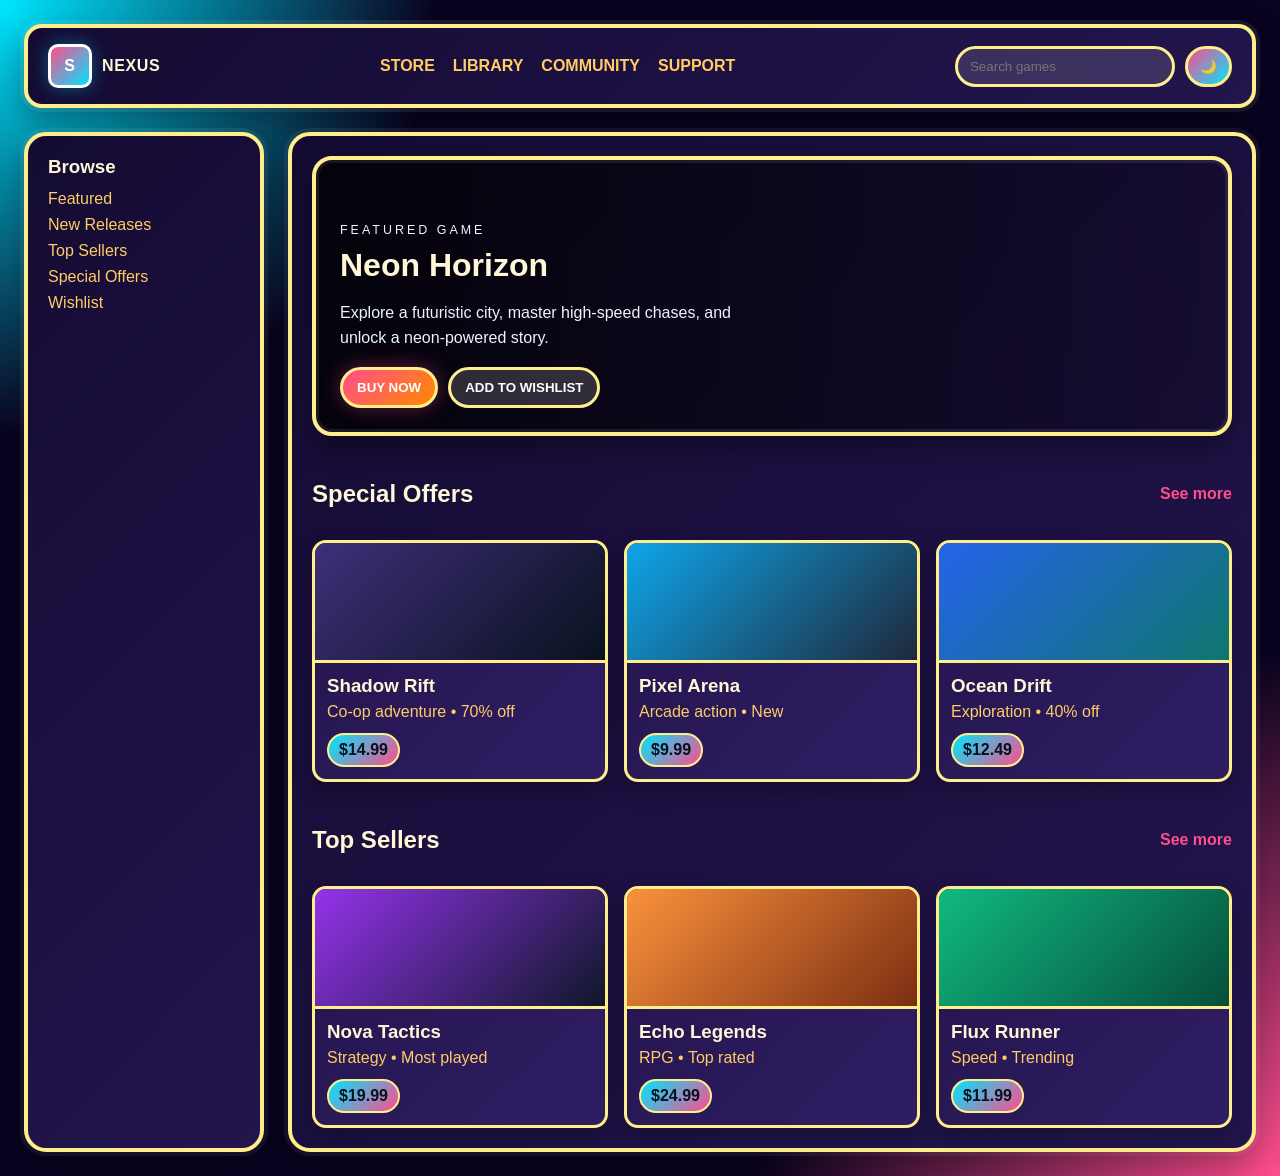
==== sasson/homepage.html @ 6419acd6 "Homepage commit" ====
<!DOCTYPE html>
<html lang="en">
  <head>
    <meta charset="UTF-8" />
    <meta name="viewport" content="width=device-width, initial-scale=1.0" />
    <title>Steam Style Store</title>
    <link rel="preconnect" href="https://fonts.googleapis.com" />
    <link rel="preconnect" href="https://fonts.gstatic.com" crossorigin />
    <link
      href="https://fonts.googleapis.com/css2?family=Inter:wght@400;500;600;700&display=swap"
      rel="stylesheet"
    />
    <link rel="stylesheet" href="styles.css" />
  </head>
  <body>
    <div class="page-shell">
      <header class="topbar">
        <div class="brand">
          <div class="brand-mark">S</div>
          <span>Nexus</span>
        </div>
        <nav class="nav-links">
          <a href="#">Store</a>
          <a href="#">Library</a>
          <a href="#">Community</a>
          <a href="#">Support</a>
        </nav>
        <div class="topbar-actions">
          <input id="searchBox" type="text" placeholder="Search games" />
          <button id="themeToggle">🌙</button>
        </div>
      </header>

      <main class="content">
        <aside class="sidebar">
          <h3>Browse</h3>
          <ul>
            <li>Featured</li>
            <li>New Releases</li>
            <li>Top Sellers</li>
            <li>Special Offers</li>
            <li>Wishlist</li>
          </ul>
        </aside>

        <section class="main-panel">
          <section class="hero-card">
            <div class="hero-copy">
              <p class="eyebrow">Featured Game</p>
              <h1>Neon Horizon</h1>
              <p>
                Explore a futuristic city, master high-speed chases, and unlock a neon-powered story.
              </p>
              <div class="hero-actions">
                <button class="primary">Buy Now</button>
                <button class="secondary">Add to Wishlist</button>
              </div>
            </div>
          </section>

          <section class="section-block">
            <div class="section-header">
              <h2>Special Offers</h2>
              <a href="#">See more</a>
            </div>
            <div class="card-grid">
              <article class="game-card" data-name="Shadow Rift">
                <div class="card-thumb shadow"></div>
                <div class="card-info">
                  <h3>Shadow Rift</h3>
                  <p>Co-op adventure • 70% off</p>
                  <span class="price">$14.99</span>
                </div>
              </article>
              <article class="game-card" data-name="Pixel Arena">
                <div class="card-thumb pixel"></div>
                <div class="card-info">
                  <h3>Pixel Arena</h3>
                  <p>Arcade action • New</p>
                  <span class="price">$9.99</span>
                </div>
              </article>
              <article class="game-card" data-name="Ocean Drift">
                <div class="card-thumb ocean"></div>
                <div class="card-info">
                  <h3>Ocean Drift</h3>
                  <p>Exploration • 40% off</p>
                  <span class="price">$12.49</span>
                </div>
              </article>
            </div>
          </section>

          <section class="section-block">
            <div class="section-header">
              <h2>Top Sellers</h2>
              <a href="#">See more</a>
            </div>
            <div class="card-grid">
              <article class="game-card" data-name="Nova Tactics">
                <div class="card-thumb nova"></div>
                <div class="card-info">
                  <h3>Nova Tactics</h3>
                  <p>Strategy • Most played</p>
                  <span class="price">$19.99</span>
                </div>
              </article>
              <article class="game-card" data-name="Echo Legends">
                <div class="card-thumb echo"></div>
                <div class="card-info">
                  <h3>Echo Legends</h3>
                  <p>RPG • Top rated</p>
                  <span class="price">$24.99</span>
                </div>
              </article>
              <article class="game-card" data-name="Flux Runner">
                <div class="card-thumb flux"></div>
                <div class="card-info">
                  <h3>Flux Runner</h3>
                  <p>Speed • Trending</p>
                  <span class="price">$11.99</span>
                </div>
              </article>
            </div>
          </section>
        </section>
      </main>
    </div>

    <script src="script.js"></script>
  </body>
</html>
---- sasson/styles.css ----
:root {
  color-scheme: dark;
  --bg: #0a0320;
  --panel: #140b33;
  --panel-2: #23154d;
  --text: #fff7d6;
  --muted: #ffcc66;
  --accent: #ff4d8d;
  --accent-2: #00e5ff;
  --border: #ffef8c;
}

body.light {
  color-scheme: light;
  --bg: #fff7d6;
  --panel: #ffe082;
  --panel-2: #ffd54f;
  --text: #2b1448;
  --muted: #7e3f00;
  --accent: #ff4d8d;
  --accent-2: #00a7c2;
  --border: #2b1448;
}

* {
  box-sizing: border-box;
}

body {
  margin: 0;
  font-family: "Trebuchet MS", "Segoe UI", sans-serif;
  background:
    radial-gradient(circle at top left, var(--accent-2), transparent 25%),
    radial-gradient(circle at bottom right, var(--accent), transparent 30%),
    var(--bg);
  color: var(--text);
  min-height: 100vh;
}

.page-shell {
  max-width: 1400px;
  margin: 0 auto;
  padding: 24px;
}

.topbar {
  display: flex;
  align-items: center;
  justify-content: space-between;
  background: linear-gradient(135deg, var(--panel), var(--panel-2));
  border: 4px solid var(--border);
  border-radius: 18px;
  padding: 16px 20px;
  box-shadow: 0 0 0 4px rgba(255,255,255,0.08), 0 12px 30px rgba(0, 0, 0, 0.35);
  text-transform: uppercase;
}

.brand {
  display: flex;
  align-items: center;
  gap: 10px;
  font-weight: 700;
  letter-spacing: 0.04em;
}

.brand-mark {
  width: 44px;
  height: 44px;
  display: grid;
  place-items: center;
  border: 3px solid white;
  border-radius: 10px;
  background: linear-gradient(135deg, var(--accent), var(--accent-2));
  color: white;
  box-shadow: 0 0 18px rgba(0, 229, 255, 0.35);
}

.nav-links {
  display: flex;
  gap: 18px;
}

.nav-links a {
  color: var(--muted);
  text-decoration: none;
  font-weight: 600;
}

.nav-links a:hover {
  color: var(--text);
}

.topbar-actions {
  display: flex;
  align-items: center;
  gap: 10px;
}

.topbar-actions input {
  padding: 10px 12px;
  border: 3px solid var(--border);
  border-radius: 999px;
  background: rgba(255,255,255,0.12);
  color: var(--text);
  outline: none;
  min-width: 220px;
}

.topbar-actions button {
  border: 3px solid var(--border);
  border-radius: 999px;
  padding: 10px 12px;
  cursor: pointer;
  background: linear-gradient(135deg, var(--accent), var(--accent-2));
  color: white;
}

.content {
  display: grid;
  grid-template-columns: 240px 1fr;
  gap: 24px;
  margin-top: 24px;
}

.sidebar,
.main-panel {
  background: linear-gradient(135deg, var(--panel), var(--panel-2));
  border: 4px solid var(--border);
  border-radius: 22px;
  padding: 20px;
  box-shadow: 0 0 0 4px rgba(255,255,255,0.06), 0 12px 30px rgba(0, 0, 0, 0.3);
}

.sidebar h3 {
  margin-top: 0;
  margin-bottom: 12px;
}

.sidebar ul {
  list-style: none;
  padding: 0;
  margin: 0;
  display: grid;
  gap: 8px;
  color: var(--muted);
}

.hero-card {
  min-height: 280px;
  border: 4px solid var(--border);
  border-radius: 20px;
  padding: 24px;
  display: flex;
  align-items: end;
  background:
    linear-gradient(90deg, rgba(0, 0, 0, 0.8), rgba(0, 0, 0, 0.25)),
    url("https://images.unsplash.com/photo-1511512578047-dfb367046420?auto=format&fit=crop&w=1200&q=80") center/cover;
  box-shadow: inset 0 0 0 3px rgba(255,255,255,0.08), 0 12px 24px rgba(0, 0, 0, 0.35);
}

.hero-copy {
  max-width: 420px;
}

.eyebrow {
  text-transform: uppercase;
  letter-spacing: 0.24em;
  font-size: 0.78rem;
  color: var(--accent);
  margin: 0 0 6px;
}

.hero-copy h1 {
  font-size: 2rem;
  margin: 0 0 8px;
}

.hero-copy p {
  color: #ebf4ff;
  line-height: 1.6;
}

.hero-actions {
  display: flex;
  gap: 10px;
  margin-top: 16px;
}

button.primary,
button.secondary {
  border: 3px solid var(--border);
  border-radius: 999px;
  padding: 10px 14px;
  font-weight: 700;
  cursor: pointer;
  text-transform: uppercase;
}

button.primary {
  background: linear-gradient(135deg, var(--accent), #ff8a00);
  color: white;
  box-shadow: 0 0 20px rgba(255, 77, 141, 0.35);
}

button.secondary {
  background: rgba(255, 255, 255, 0.16);
  color: white;
}

.section-block {
  margin-top: 24px;
}

.section-header {
  display: flex;
  justify-content: space-between;
  align-items: center;
  margin-bottom: 12px;
}

.section-header a {
  color: var(--accent);
  text-decoration: none;
  font-weight: 600;
}

.card-grid {
  display: grid;
  grid-template-columns: repeat(3, minmax(0, 1fr));
  gap: 16px;
}

.game-card {
  background: linear-gradient(135deg, var(--panel-2), #2f1d63);
  border: 3px solid var(--border);
  border-radius: 14px;
  overflow: hidden;
  transition: transform 0.2s ease, box-shadow 0.2s ease;
  box-shadow: 0 8px 20px rgba(0, 0, 0, 0.25);
}

.game-card:hover {
  transform: translateY(-4px) scale(1.01);
  box-shadow: 0 12px 24px rgba(0, 229, 255, 0.2);
}

.card-thumb {
  height: 120px;
  background-size: cover;
  background-position: center;
  border-bottom: 3px solid var(--border);
}

.shadow { background-image: linear-gradient(135deg, #3e2f79, #09121f); }
.pixel { background-image: linear-gradient(135deg, #0ea5e9, #1e293b); }
.ocean { background-image: linear-gradient(135deg, #2563eb, #0f766e); }
.nova { background-image: linear-gradient(135deg, #9333ea, #0f172a); }
.echo { background-image: linear-gradient(135deg, #fb923c, #7c2d12); }
.flux { background-image: linear-gradient(135deg, #10b981, #064e3b); }

.card-info {
  padding: 12px;
}

.game-card h3,
.game-card p {
  margin: 0;
}

.game-card p {
  color: var(--muted);
  padding-top: 6px;
  padding-bottom: 8px;
}

.price {
  display: inline-block;
  margin-top: 4px;
  padding: 6px 10px;
  background: linear-gradient(135deg, var(--accent-2), var(--accent));
  color: #04131f;
  font-weight: 800;
  border: 2px solid var(--border);
  border-radius: 999px;
}

@media (max-width: 1000px) {
  .content {
    grid-template-columns: 1fr;
  }

  .sidebar {
    display: none;
  }
}

@media (max-width: 700px) {
  .topbar {
    flex-wrap: wrap;
    gap: 12px;
  }

  .nav-links {
    order: 3;
    width: 100%;
    justify-content: space-between;
  }

  .topbar-actions input {
    min-width: 0;
    width: 100%;
  }

  .card-grid {
    grid-template-columns: 1fr;
  }
}
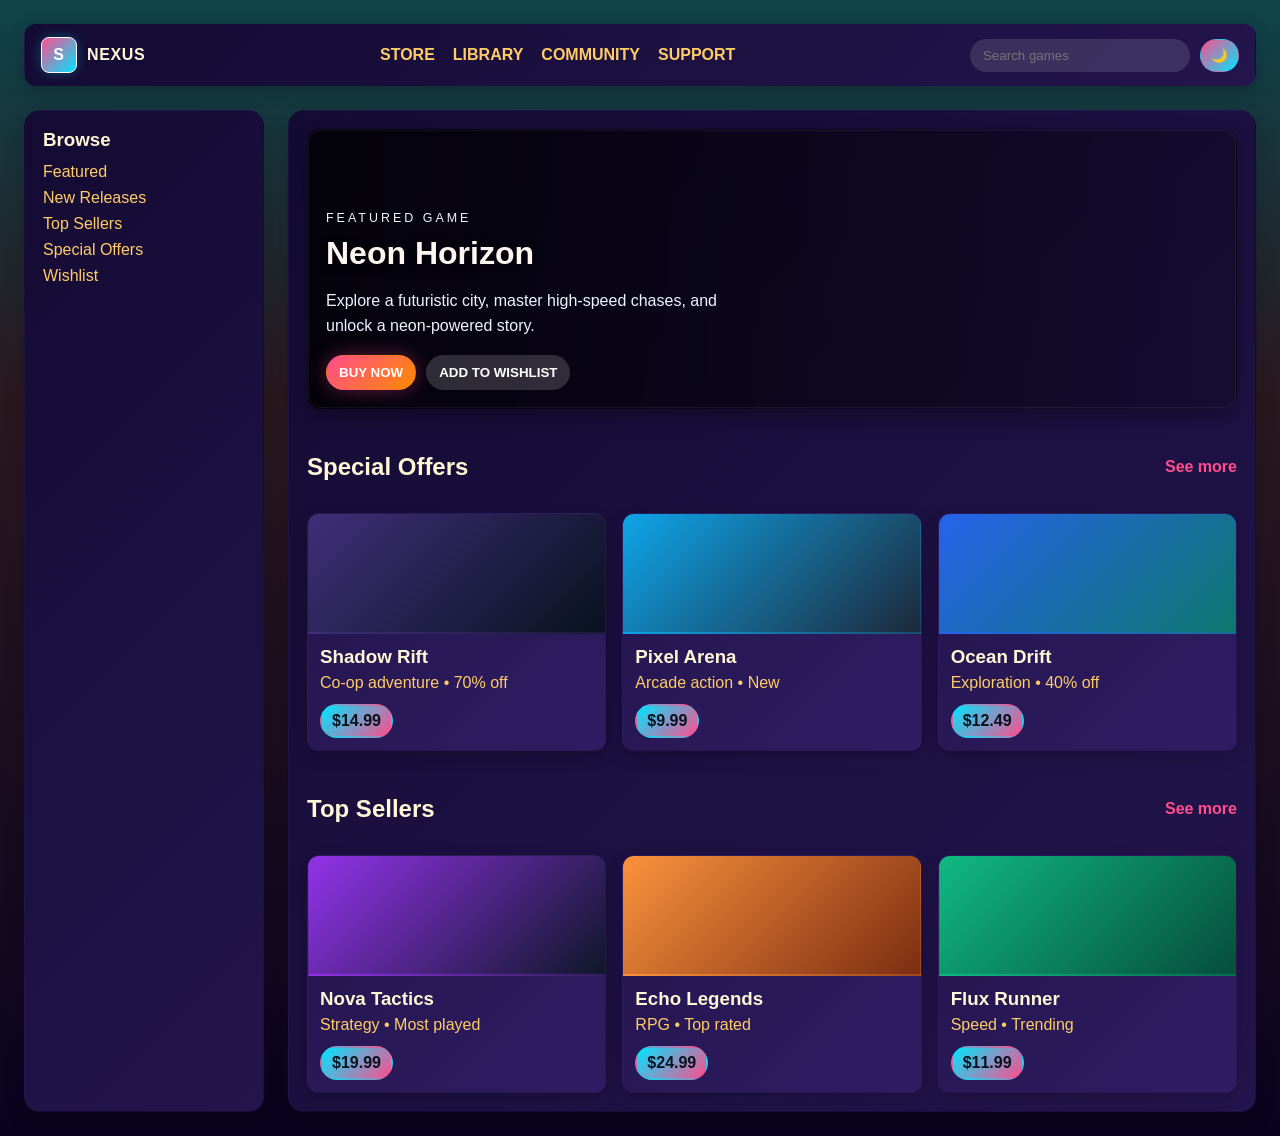
==== commit 39fca8f2: "homepage changes" ====
--- a/sasson/homepage.html
+++ b/sasson/homepage.html
@@ -64,7 +64,14 @@
               <a href="#">See more</a>
             </div>
             <div class="card-grid">
-              <article class="game-card" data-name="Shadow Rift">
+              <article
+                class="game-card"
+                data-name="Shadow Rift"
+                data-image="https://images.unsplash.com/photo-1511512578047-dfb367046420?auto=format&fit=crop&w=1200&q=80"
+                data-description="Dark portals, lost allies, and a shifting city await in this co-op adventure built for late-night exploration and tense team play."
+                data-tags="Co-op, Adventure, Story, Multiplayer"
+                data-price="$14.99"
+              >
                 <div class="card-thumb shadow"></div>
                 <div class="card-info">
                   <h3>Shadow Rift</h3>
@@ -72,7 +79,14 @@
                   <span class="price">$14.99</span>
                 </div>
               </article>
-              <article class="game-card" data-name="Pixel Arena">
+              <article
+                class="game-card"
+                data-name="Pixel Arena"
+                data-image="https://images.unsplash.com/photo-1542751371-adc38448a05e?auto=format&fit=crop&w=1200&q=80"
+                data-description="A fast-paced arena fighter where every round is a neon-soaked sprint through chaotic enemy waves and perfect dodges."
+                data-tags="Arcade, Action, Competitive, Skill"
+                data-price="$9.99"
+              >
                 <div class="card-thumb pixel"></div>
                 <div class="card-info">
                   <h3>Pixel Arena</h3>
@@ -80,7 +94,14 @@
                   <span class="price">$9.99</span>
                 </div>
               </article>
-              <article class="game-card" data-name="Ocean Drift">
+              <article
+                class="game-card"
+                data-name="Ocean Drift"
+                data-image="https://images.unsplash.com/photo-1500375592092-40eb2168fd21?auto=format&fit=crop&w=1200&q=80"
+                data-description="Sail through glowing reefs and secret ruins in a calm, story-rich exploration adventure built around discovery and wonder."
+                data-tags="Exploration, Relaxing, Coastal, Story"
+                data-price="$12.49"
+              >
                 <div class="card-thumb ocean"></div>
                 <div class="card-info">
                   <h3>Ocean Drift</h3>
@@ -97,7 +118,14 @@
               <a href="#">See more</a>
             </div>
             <div class="card-grid">
-              <article class="game-card" data-name="Nova Tactics">
+              <article
+                class="game-card"
+                data-name="Nova Tactics"
+                data-image="https://images.unsplash.com/photo-1518770660439-4636190af475?auto=format&fit=crop&w=1200&q=80"
+                data-description="Plan daring moves across a tactical frontier where every decision changes the outcome of the war for the stars."
+                data-tags="Strategy, Tactical, Sci-Fi, Command"
+                data-price="$19.99"
+              >
                 <div class="card-thumb nova"></div>
                 <div class="card-info">
                   <h3>Nova Tactics</h3>
@@ -105,7 +133,14 @@
                   <span class="price">$19.99</span>
                 </div>
               </article>
-              <article class="game-card" data-name="Echo Legends">
+              <article
+                class="game-card"
+                data-name="Echo Legends"
+                data-image="https://images.unsplash.com/photo-1517836357463-d25dfeac3438?auto=format&fit=crop&w=1200&q=80"
+                data-description="Forge a legendary hero and travel through ancient ruins, quests, and faction wars in a vivid fantasy world."
+                data-tags="RPG, Fantasy, Story, Adventure"
+                data-price="$24.99"
+              >
                 <div class="card-thumb echo"></div>
                 <div class="card-info">
                   <h3>Echo Legends</h3>
@@ -113,7 +148,14 @@
                   <span class="price">$24.99</span>
                 </div>
               </article>
-              <article class="game-card" data-name="Flux Runner">
+              <article
+                class="game-card"
+                data-name="Flux Runner"
+                data-image="https://images.unsplash.com/photo-1504384308090-c894fdcc538d?auto=format&fit=crop&w=1200&q=80"
+                data-description="Sprint through futuristic lanes, dodge shifting hazards, and outrun rival crews in a high-speed neon chase."
+                data-tags="Racing, Speed, Action, Competitive"
+                data-price="$11.99"
+              >
                 <div class="card-thumb flux"></div>
                 <div class="card-info">
                   <h3>Flux Runner</h3>
@@ -127,6 +169,28 @@
       </main>
     </div>
 
+    <div id="gameDetailModal" class="detail-modal hidden" aria-hidden="true">
+      <div class="detail-panel">
+        <button class="detail-close" type="button" aria-label="Close details">×</button>
+        <div class="detail-content">
+          <div class="detail-visual">
+            <img id="detailImage" src="" alt="Game cover" />
+          </div>
+          <div class="detail-copy">
+            <p id="detailGenre" class="detail-genre">Featured</p>
+            <h2 id="detailTitle">Game Title</h2>
+            <p id="detailDescription" class="detail-text"></p>
+            <div id="detailTags" class="detail-tags"></div>
+            <div class="detail-footer">
+              <span id="detailPrice" class="price">$0.00</span>
+              <button class="primary" type="button">Add to Wishlist</button>
+            </div>
+          </div>
+        </div>
+      </div>
+    </div>
+
     <script src="script.js"></script>
+    <script src="actions.js" defer></script>
   </body>
 </html>
--- a/sasson/styles.css
+++ b/sasson/styles.css
@@ -7,19 +7,19 @@
   --muted: #ffcc66;
   --accent: #ff4d8d;
   --accent-2: #00e5ff;
-  --border: #ffef8c;
+  --border: transparent;
 }
 
 body.light {
   color-scheme: light;
-  --bg: #fff7d6;
-  --panel: #ffe082;
-  --panel-2: #ffd54f;
-  --text: #2b1448;
-  --muted: #7e3f00;
-  --accent: #ff4d8d;
-  --accent-2: #00a7c2;
-  --border: #2b1448;
+  --bg: #f5ebdc;
+  --panel: #f7e5cc;
+  --panel-2: #f9e7c7;
+  --text: #3f2b1d;
+  --muted: #7a5737;
+  --accent: #c96b4f;
+  --accent-2: #5f7f6b;
+  --border: #a57c4f;
 }
 
 * {
@@ -30,9 +30,7 @@
   margin: 0;
   font-family: "Trebuchet MS", "Segoe UI", sans-serif;
   background:
-    radial-gradient(circle at top left, var(--accent-2), transparent 25%),
-    radial-gradient(circle at bottom right, var(--accent), transparent 30%),
-    var(--bg);
+    linear-gradient(180deg, rgba(0, 229, 255, 0.24) 0%, rgba(255, 77, 141, 0.10) 35%, var(--bg) 100%);
   color: var(--text);
   min-height: 100vh;
 }
@@ -48,10 +46,10 @@
   align-items: center;
   justify-content: space-between;
   background: linear-gradient(135deg, var(--panel), var(--panel-2));
-  border: 4px solid var(--border);
-  border-radius: 18px;
-  padding: 16px 20px;
-  box-shadow: 0 0 0 4px rgba(255,255,255,0.08), 0 12px 30px rgba(0, 0, 0, 0.35);
+  border: 1px solid var(--border);
+  border-radius: 12px;
+  padding: 12px 16px;
+  box-shadow: 0 6px 18px rgba(0, 0, 0, 0.2);
   text-transform: uppercase;
 }
 
@@ -64,15 +62,15 @@
 }
 
 .brand-mark {
-  width: 44px;
-  height: 44px;
+  width: 36px;
+  height: 36px;
   display: grid;
   place-items: center;
-  border: 3px solid white;
-  border-radius: 10px;
+  border: 1px solid white;
+  border-radius: 8px;
   background: linear-gradient(135deg, var(--accent), var(--accent-2));
   color: white;
-  box-shadow: 0 0 18px rgba(0, 229, 255, 0.35);
+  box-shadow: 0 0 12px rgba(0, 229, 255, 0.28);
 }
 
 .nav-links {
@@ -97,8 +95,8 @@
 }
 
 .topbar-actions input {
-  padding: 10px 12px;
-  border: 3px solid var(--border);
+  padding: 8px 12px;
+  border: 1px solid var(--border);
   border-radius: 999px;
   background: rgba(255,255,255,0.12);
   color: var(--text);
@@ -107,9 +105,9 @@
 }
 
 .topbar-actions button {
-  border: 3px solid var(--border);
+  border: 1px solid var(--border);
   border-radius: 999px;
-  padding: 10px 12px;
+  padding: 8px 10px;
   cursor: pointer;
   background: linear-gradient(135deg, var(--accent), var(--accent-2));
   color: white;
@@ -125,10 +123,10 @@
 .sidebar,
 .main-panel {
   background: linear-gradient(135deg, var(--panel), var(--panel-2));
-  border: 4px solid var(--border);
-  border-radius: 22px;
-  padding: 20px;
-  box-shadow: 0 0 0 4px rgba(255,255,255,0.06), 0 12px 30px rgba(0, 0, 0, 0.3);
+  border: 1px solid var(--border);
+  border-radius: 16px;
+  padding: 18px;
+  box-shadow: 0 8px 20px rgba(0, 0, 0, 0.18);
 }
 
 .sidebar h3 {
@@ -147,15 +145,15 @@
 
 .hero-card {
   min-height: 280px;
-  border: 4px solid var(--border);
-  border-radius: 20px;
-  padding: 24px;
+  border: 1px solid var(--border);
+  border-radius: 14px;
+  padding: 18px;
   display: flex;
   align-items: end;
   background:
     linear-gradient(90deg, rgba(0, 0, 0, 0.8), rgba(0, 0, 0, 0.25)),
     url("https://images.unsplash.com/photo-1511512578047-dfb367046420?auto=format&fit=crop&w=1200&q=80") center/cover;
-  box-shadow: inset 0 0 0 3px rgba(255,255,255,0.08), 0 12px 24px rgba(0, 0, 0, 0.35);
+  box-shadow: inset 0 0 0 1px rgba(255,255,255,0.06), 0 10px 20px rgba(0, 0, 0, 0.28);
 }
 
 .hero-copy {
@@ -173,6 +171,8 @@
 .hero-copy h1 {
   font-size: 2rem;
   margin: 0 0 8px;
+  color: #fff7ef;
+  text-shadow: 0 2px 8px rgba(0, 0, 0, 0.65);
 }
 
 .hero-copy p {
@@ -188,9 +188,9 @@
 
 button.primary,
 button.secondary {
-  border: 3px solid var(--border);
+  border: 1px solid var(--border);
   border-radius: 999px;
-  padding: 10px 14px;
+  padding: 9px 12px;
   font-weight: 700;
   cursor: pointer;
   text-transform: uppercase;
@@ -232,23 +232,148 @@
 
 .game-card {
   background: linear-gradient(135deg, var(--panel-2), #2f1d63);
-  border: 3px solid var(--border);
-  border-radius: 14px;
+  border: 1px solid var(--border);
+  border-radius: 12px;
   overflow: hidden;
   transition: transform 0.2s ease, box-shadow 0.2s ease;
-  box-shadow: 0 8px 20px rgba(0, 0, 0, 0.25);
+  box-shadow: 0 6px 16px rgba(0, 0, 0, 0.18);
+  cursor: pointer;
 }
 
 .game-card:hover {
   transform: translateY(-4px) scale(1.01);
   box-shadow: 0 12px 24px rgba(0, 229, 255, 0.2);
+}
+
+.detail-modal {
+  position: fixed;
+  inset: 0;
+  display: flex;
+  align-items: center;
+  justify-content: center;
+  background: rgba(4, 9, 18, 0.72);
+  backdrop-filter: blur(6px);
+  z-index: 20;
+  padding: 24px;
+}
+
+.detail-modal.hidden {
+  display: none;
+}
+
+.detail-panel {
+  position: relative;
+  width: min(900px, 100%);
+  background: linear-gradient(135deg, var(--panel), var(--panel-2));
+  border: 1px solid rgba(255,255,255,0.15);
+  border-radius: 18px;
+  box-shadow: 0 20px 50px rgba(0, 0, 0, 0.45);
+  overflow: hidden;
+}
+
+.detail-content {
+  display: grid;
+  grid-template-columns: 260px 1fr;
+  gap: 0;
+}
+
+.detail-visual {
+  min-height: 100%;
+  background: #0a0d18;
+}
+
+.detail-visual img {
+  display: block;
+  width: 100%;
+  height: 100%;
+  min-height: 360px;
+  object-fit: cover;
+}
+
+.detail-copy {
+  padding: 28px 24px;
+}
+
+.detail-genre {
+  margin: 0 0 8px;
+  text-transform: uppercase;
+  letter-spacing: 0.18em;
+  font-size: 0.72rem;
+  color: var(--accent-2);
+  font-weight: 700;
+}
+
+.detail-copy h2 {
+  margin: 0 0 12px;
+  font-size: clamp(1.8rem, 2vw, 2.5rem);
+}
+
+.detail-text {
+  margin: 0;
+  line-height: 1.7;
+  color: #edf3ff;
+}
+
+.detail-tags {
+  display: flex;
+  flex-wrap: wrap;
+  gap: 8px;
+  margin-top: 16px;
+}
+
+.detail-tag {
+  display: inline-flex;
+  align-items: center;
+  padding: 6px 10px;
+  border-radius: 999px;
+  background: rgba(255,255,255,0.08);
+  border: 1px solid rgba(255,255,255,0.12);
+  color: var(--muted);
+  font-size: 0.8rem;
+}
+
+.detail-footer {
+  display: flex;
+  align-items: center;
+  justify-content: space-between;
+  gap: 12px;
+  margin-top: 20px;
+}
+
+.detail-close {
+  position: absolute;
+  top: 12px;
+  right: 12px;
+  width: 36px;
+  height: 36px;
+  border: 0;
+  border-radius: 50%;
+  background: rgba(255,255,255,0.12);
+  color: white;
+  font-size: 1.5rem;
+  cursor: pointer;
+}
+
+@media (max-width: 700px) {
+  .detail-content {
+    grid-template-columns: 1fr;
+  }
+
+  .detail-visual img {
+    min-height: 220px;
+  }
+
+  .detail-footer {
+    flex-direction: column;
+    align-items: flex-start;
+  }
 }
 
 .card-thumb {
   height: 120px;
   background-size: cover;
   background-position: center;
-  border-bottom: 3px solid var(--border);
+  border-bottom: 2px solid var(--border);
 }
 
 .shadow { background-image: linear-gradient(135deg, #3e2f79, #09121f); }
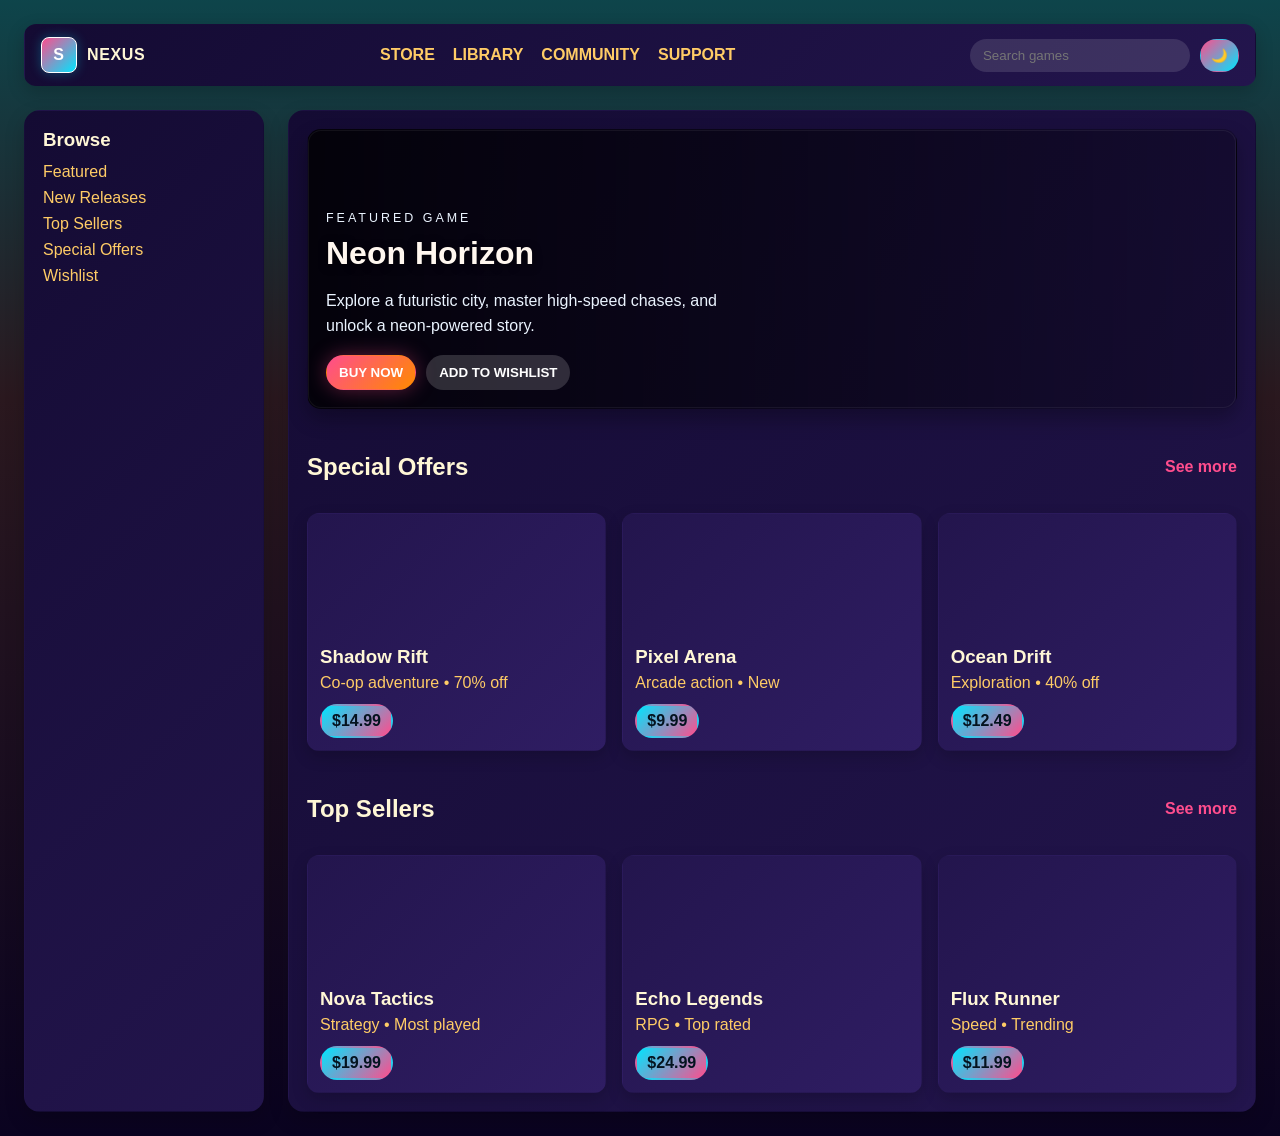
==== commit fffcf70a: "new file changes" ====
--- a/sasson/homepage.html
+++ b/sasson/homepage.html
@@ -72,7 +72,7 @@
                 data-tags="Co-op, Adventure, Story, Multiplayer"
                 data-price="$14.99"
               >
-                <div class="card-thumb shadow"></div>
+                <div class="card-thumb shadow" style="background-image: url('https://images.unsplash.com/photo-1511512578047-dfb367046420?auto=format&fit=crop&w=1200&q=80');"></div>
                 <div class="card-info">
                   <h3>Shadow Rift</h3>
                   <p>Co-op adventure • 70% off</p>
@@ -87,7 +87,7 @@
                 data-tags="Arcade, Action, Competitive, Skill"
                 data-price="$9.99"
               >
-                <div class="card-thumb pixel"></div>
+                <div class="card-thumb pixel" style="background-image: url('https://images.unsplash.com/photo-1542751371-adc38448a05e?auto=format&fit=crop&w=1200&q=80');"></div>
                 <div class="card-info">
                   <h3>Pixel Arena</h3>
                   <p>Arcade action • New</p>
@@ -102,7 +102,7 @@
                 data-tags="Exploration, Relaxing, Coastal, Story"
                 data-price="$12.49"
               >
-                <div class="card-thumb ocean"></div>
+                <div class="card-thumb ocean" style="background-image: url('https://images.unsplash.com/photo-1500375592092-40eb2168fd21?auto=format&fit=crop&w=1200&q=80');"></div>
                 <div class="card-info">
                   <h3>Ocean Drift</h3>
                   <p>Exploration • 40% off</p>
@@ -126,7 +126,7 @@
                 data-tags="Strategy, Tactical, Sci-Fi, Command"
                 data-price="$19.99"
               >
-                <div class="card-thumb nova"></div>
+                <div class="card-thumb nova" style="background-image: url('https://images.unsplash.com/photo-1518770660439-4636190af475?auto=format&fit=crop&w=1200&q=80');"></div>
                 <div class="card-info">
                   <h3>Nova Tactics</h3>
                   <p>Strategy • Most played</p>
@@ -141,7 +141,7 @@
                 data-tags="RPG, Fantasy, Story, Adventure"
                 data-price="$24.99"
               >
-                <div class="card-thumb echo"></div>
+                <div class="card-thumb echo" style="background-image: url('https://images.unsplash.com/photo-1517836357463-d25dfeac3438?auto=format&fit=crop&w=1200&q=80');"></div>
                 <div class="card-info">
                   <h3>Echo Legends</h3>
                   <p>RPG • Top rated</p>
@@ -156,7 +156,7 @@
                 data-tags="Racing, Speed, Action, Competitive"
                 data-price="$11.99"
               >
-                <div class="card-thumb flux"></div>
+                <div class="card-thumb flux" style="background-image: url('https://images.unsplash.com/photo-1504384308090-c894fdcc538d?auto=format&fit=crop&w=1200&q=80');"></div>
                 <div class="card-info">
                   <h3>Flux Runner</h3>
                   <p>Speed • Trending</p>
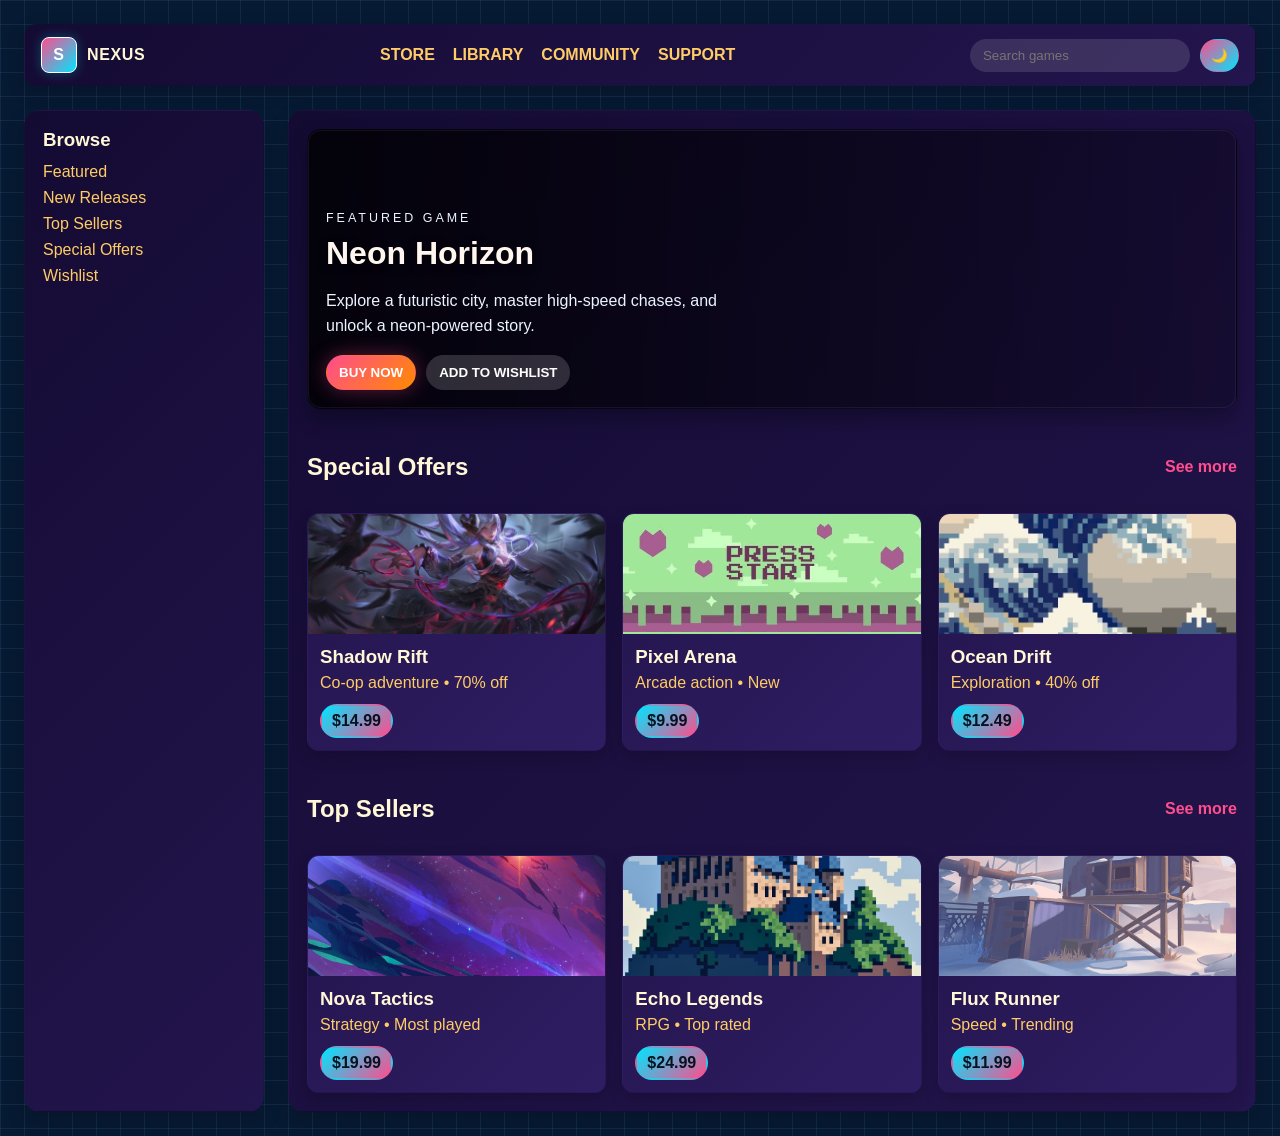
==== commit c088a57e: "bg change" ====
--- a/sasson/homepage.html
+++ b/sasson/homepage.html
@@ -67,12 +67,12 @@
               <article
                 class="game-card"
                 data-name="Shadow Rift"
-                data-image="https://images.unsplash.com/photo-1511512578047-dfb367046420?auto=format&fit=crop&w=1200&q=80"
+                data-image="images/image1.jpg"
                 data-description="Dark portals, lost allies, and a shifting city await in this co-op adventure built for late-night exploration and tense team play."
                 data-tags="Co-op, Adventure, Story, Multiplayer"
                 data-price="$14.99"
               >
-                <div class="card-thumb shadow" style="background-image: url('https://images.unsplash.com/photo-1511512578047-dfb367046420?auto=format&fit=crop&w=1200&q=80');"></div>
+                <div class="card-thumb shadow" style="background-image: url('images/image1.jpg');"></div>
                 <div class="card-info">
                   <h3>Shadow Rift</h3>
                   <p>Co-op adventure • 70% off</p>
@@ -82,12 +82,12 @@
               <article
                 class="game-card"
                 data-name="Pixel Arena"
-                data-image="https://images.unsplash.com/photo-1542751371-adc38448a05e?auto=format&fit=crop&w=1200&q=80"
+                data-image="images/image2.jpg"
                 data-description="A fast-paced arena fighter where every round is a neon-soaked sprint through chaotic enemy waves and perfect dodges."
                 data-tags="Arcade, Action, Competitive, Skill"
                 data-price="$9.99"
               >
-                <div class="card-thumb pixel" style="background-image: url('https://images.unsplash.com/photo-1542751371-adc38448a05e?auto=format&fit=crop&w=1200&q=80');"></div>
+                <div class="card-thumb pixel" style="background-image: url('images/image2.jpg');"></div>
                 <div class="card-info">
                   <h3>Pixel Arena</h3>
                   <p>Arcade action • New</p>
@@ -97,12 +97,12 @@
               <article
                 class="game-card"
                 data-name="Ocean Drift"
-                data-image="https://images.unsplash.com/photo-1500375592092-40eb2168fd21?auto=format&fit=crop&w=1200&q=80"
+                data-image="images/image3.jpg"
                 data-description="Sail through glowing reefs and secret ruins in a calm, story-rich exploration adventure built around discovery and wonder."
                 data-tags="Exploration, Relaxing, Coastal, Story"
                 data-price="$12.49"
               >
-                <div class="card-thumb ocean" style="background-image: url('https://images.unsplash.com/photo-1500375592092-40eb2168fd21?auto=format&fit=crop&w=1200&q=80');"></div>
+                <div class="card-thumb ocean" style="background-image: url('images/image3.jpg');"></div>
                 <div class="card-info">
                   <h3>Ocean Drift</h3>
                   <p>Exploration • 40% off</p>
@@ -121,12 +121,12 @@
               <article
                 class="game-card"
                 data-name="Nova Tactics"
-                data-image="https://images.unsplash.com/photo-1518770660439-4636190af475?auto=format&fit=crop&w=1200&q=80"
+                data-image="images/image4.jpg"
                 data-description="Plan daring moves across a tactical frontier where every decision changes the outcome of the war for the stars."
                 data-tags="Strategy, Tactical, Sci-Fi, Command"
                 data-price="$19.99"
               >
-                <div class="card-thumb nova" style="background-image: url('https://images.unsplash.com/photo-1518770660439-4636190af475?auto=format&fit=crop&w=1200&q=80');"></div>
+                <div class="card-thumb nova" style="background-image: url('images/image4.jpg');"></div>
                 <div class="card-info">
                   <h3>Nova Tactics</h3>
                   <p>Strategy • Most played</p>
@@ -136,12 +136,12 @@
               <article
                 class="game-card"
                 data-name="Echo Legends"
-                data-image="https://images.unsplash.com/photo-1517836357463-d25dfeac3438?auto=format&fit=crop&w=1200&q=80"
+                data-image="images/image5.jpg"
                 data-description="Forge a legendary hero and travel through ancient ruins, quests, and faction wars in a vivid fantasy world."
                 data-tags="RPG, Fantasy, Story, Adventure"
                 data-price="$24.99"
               >
-                <div class="card-thumb echo" style="background-image: url('https://images.unsplash.com/photo-1517836357463-d25dfeac3438?auto=format&fit=crop&w=1200&q=80');"></div>
+                <div class="card-thumb echo" style="background-image: url('images/image5.jpg');"></div>
                 <div class="card-info">
                   <h3>Echo Legends</h3>
                   <p>RPG • Top rated</p>
@@ -151,12 +151,12 @@
               <article
                 class="game-card"
                 data-name="Flux Runner"
-                data-image="https://images.unsplash.com/photo-1504384308090-c894fdcc538d?auto=format&fit=crop&w=1200&q=80"
+                data-image="images/image6.jpg"
                 data-description="Sprint through futuristic lanes, dodge shifting hazards, and outrun rival crews in a high-speed neon chase."
                 data-tags="Racing, Speed, Action, Competitive"
                 data-price="$11.99"
               >
-                <div class="card-thumb flux" style="background-image: url('https://images.unsplash.com/photo-1504384308090-c894fdcc538d?auto=format&fit=crop&w=1200&q=80');"></div>
+                <div class="card-thumb flux" style="background-image: url('images/image6.jpg');"></div>
                 <div class="card-info">
                   <h3>Flux Runner</h3>
                   <p>Speed • Trending</p>
--- a/sasson/styles.css
+++ b/sasson/styles.css
@@ -1,6 +1,7 @@
 :root {
   color-scheme: dark;
-  --bg: #0a0320;
+  --bg: #071a33;
+  --grid-line: rgba(102, 180, 220, 0.1);
   --panel: #140b33;
   --panel-2: #23154d;
   --text: #fff7d6;
@@ -13,6 +14,7 @@
 body.light {
   color-scheme: light;
   --bg: #f5ebdc;
+  --grid-line: rgba(63, 43, 29, 0.08);
   --panel: #f7e5cc;
   --panel-2: #f9e7c7;
   --text: #3f2b1d;
@@ -29,8 +31,11 @@
 body {
   margin: 0;
   font-family: "Trebuchet MS", "Segoe UI", sans-serif;
-  background:
-    linear-gradient(180deg, rgba(0, 229, 255, 0.24) 0%, rgba(255, 77, 141, 0.10) 35%, var(--bg) 100%);
+  background-color: var(--bg);
+  background-image:
+    linear-gradient(var(--grid-line) 1px, transparent 1px),
+    linear-gradient(90deg, var(--grid-line) 1px, transparent 1px);
+  background-size: 24px 24px;
   color: var(--text);
   min-height: 100vh;
 }
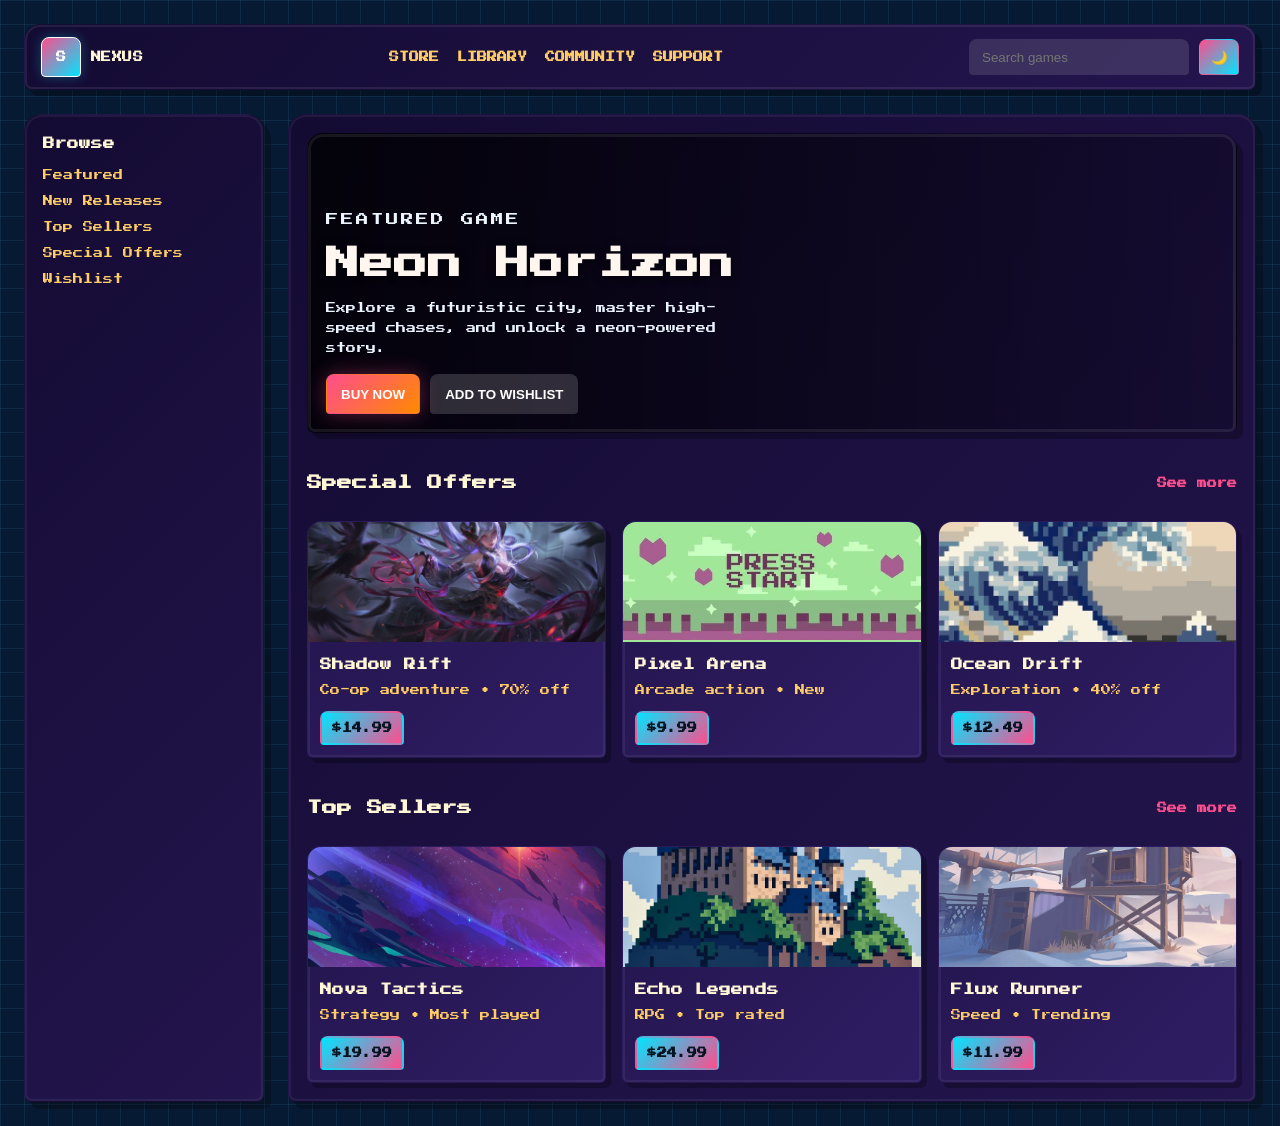
==== commit d9d7622a: "architecture change" ====
--- a/sasson/homepage.html
+++ b/sasson/homepage.html
@@ -7,7 +7,7 @@
     <link rel="preconnect" href="https://fonts.googleapis.com" />
     <link rel="preconnect" href="https://fonts.gstatic.com" crossorigin />
     <link
-      href="https://fonts.googleapis.com/css2?family=Inter:wght@400;500;600;700&display=swap"
+      href="https://fonts.googleapis.com/css2?family=Press+Start+2P&display=swap"
       rel="stylesheet"
     />
     <link rel="stylesheet" href="styles.css" />
--- a/sasson/styles.css
+++ b/sasson/styles.css
@@ -30,7 +30,9 @@
 
 body {
   margin: 0;
-  font-family: "Trebuchet MS", "Segoe UI", sans-serif;
+  font-family: "Press Start 2P", monospace;
+  font-size: 10px;
+  line-height: 1.8;
   background-color: var(--bg);
   background-image:
     linear-gradient(var(--grid-line) 1px, transparent 1px),
@@ -52,9 +54,9 @@
   justify-content: space-between;
   background: linear-gradient(135deg, var(--panel), var(--panel-2));
   border: 1px solid var(--border);
-  border-radius: 12px;
+  border-radius: 16px 16px 8px 8px;
   padding: 12px 16px;
-  box-shadow: 0 6px 18px rgba(0, 0, 0, 0.2);
+  box-shadow: inset 0 0 0 2px rgba(255, 255, 255, 0.08), 6px 6px 0 rgba(0, 0, 0, 0.3);
   text-transform: uppercase;
 }
 
@@ -67,12 +69,12 @@
 }
 
 .brand-mark {
-  width: 36px;
-  height: 36px;
+  width: 40px;
+  height: 40px;
   display: grid;
   place-items: center;
   border: 1px solid white;
-  border-radius: 8px;
+  border-radius: 8px 8px 4px 4px;
   background: linear-gradient(135deg, var(--accent), var(--accent-2));
   color: white;
   box-shadow: 0 0 12px rgba(0, 229, 255, 0.28);
@@ -100,9 +102,10 @@
 }
 
 .topbar-actions input {
+  height: 36px;
   padding: 8px 12px;
   border: 1px solid var(--border);
-  border-radius: 999px;
+  border-radius: 8px 8px 4px 4px;
   background: rgba(255,255,255,0.12);
   color: var(--text);
   outline: none;
@@ -110,9 +113,11 @@
 }
 
 .topbar-actions button {
-  border: 1px solid var(--border);
-  border-radius: 999px;
-  padding: 8px 10px;
+  width: 40px;
+  height: 36px;
+  border: 1px solid var(--border);
+  border-radius: 8px 8px 4px 4px;
+  padding: 0;
   cursor: pointer;
   background: linear-gradient(135deg, var(--accent), var(--accent-2));
   color: white;
@@ -129,9 +134,9 @@
 .main-panel {
   background: linear-gradient(135deg, var(--panel), var(--panel-2));
   border: 1px solid var(--border);
-  border-radius: 16px;
+  border-radius: 18px 18px 8px 8px;
   padding: 18px;
-  box-shadow: 0 8px 20px rgba(0, 0, 0, 0.18);
+  box-shadow: inset 0 0 0 2px rgba(255, 255, 255, 0.06), 7px 7px 0 rgba(0, 0, 0, 0.28);
 }
 
 .sidebar h3 {
@@ -149,16 +154,16 @@
 }
 
 .hero-card {
-  min-height: 280px;
-  border: 1px solid var(--border);
-  border-radius: 14px;
+  min-height: 300px;
+  border: 1px solid var(--border);
+  border-radius: 16px 16px 8px 8px;
   padding: 18px;
   display: flex;
   align-items: end;
   background:
     linear-gradient(90deg, rgba(0, 0, 0, 0.8), rgba(0, 0, 0, 0.25)),
     url("https://images.unsplash.com/photo-1511512578047-dfb367046420?auto=format&fit=crop&w=1200&q=80") center/cover;
-  box-shadow: inset 0 0 0 1px rgba(255,255,255,0.06), 0 10px 20px rgba(0, 0, 0, 0.28);
+  box-shadow: inset 0 0 0 3px rgba(255,255,255,0.08), 6px 6px 0 rgba(0, 0, 0, 0.28);
 }
 
 .hero-copy {
@@ -174,7 +179,8 @@
 }
 
 .hero-copy h1 {
-  font-size: 2rem;
+  font-size: 2.1rem;
+  line-height: 1.45;
   margin: 0 0 8px;
   color: #fff7ef;
   text-shadow: 0 2px 8px rgba(0, 0, 0, 0.65);
@@ -182,7 +188,7 @@
 
 .hero-copy p {
   color: #ebf4ff;
-  line-height: 1.6;
+  line-height: 2;
 }
 
 .hero-actions {
@@ -193,9 +199,10 @@
 
 button.primary,
 button.secondary {
-  border: 1px solid var(--border);
-  border-radius: 999px;
-  padding: 9px 12px;
+  min-height: 40px;
+  border: 1px solid var(--border);
+  border-radius: 8px 8px 4px 4px;
+  padding: 9px 14px;
   font-weight: 700;
   cursor: pointer;
   text-transform: uppercase;
@@ -238,10 +245,10 @@
 .game-card {
   background: linear-gradient(135deg, var(--panel-2), #2f1d63);
   border: 1px solid var(--border);
-  border-radius: 12px;
+  border-radius: 14px 14px 6px 6px;
   overflow: hidden;
   transition: transform 0.2s ease, box-shadow 0.2s ease;
-  box-shadow: 0 6px 16px rgba(0, 0, 0, 0.18);
+  box-shadow: inset 0 0 0 2px rgba(255, 255, 255, 0.06), 5px 5px 0 rgba(0, 0, 0, 0.28);
   cursor: pointer;
 }
 
@@ -271,8 +278,8 @@
   width: min(900px, 100%);
   background: linear-gradient(135deg, var(--panel), var(--panel-2));
   border: 1px solid rgba(255,255,255,0.15);
-  border-radius: 18px;
-  box-shadow: 0 20px 50px rgba(0, 0, 0, 0.45);
+  border-radius: 18px 18px 8px 8px;
+  box-shadow: inset 0 0 0 3px rgba(255, 255, 255, 0.08), 8px 8px 0 rgba(0, 0, 0, 0.45);
   overflow: hidden;
 }
 
@@ -310,12 +317,13 @@
 
 .detail-copy h2 {
   margin: 0 0 12px;
-  font-size: clamp(1.8rem, 2vw, 2.5rem);
+  font-size: clamp(1.4rem, 2vw, 2rem);
+  line-height: 1.6;
 }
 
 .detail-text {
   margin: 0;
-  line-height: 1.7;
+  line-height: 2;
   color: #edf3ff;
 }
 
@@ -330,7 +338,7 @@
   display: inline-flex;
   align-items: center;
   padding: 6px 10px;
-  border-radius: 999px;
+  border-radius: 7px 7px 3px 3px;
   background: rgba(255,255,255,0.08);
   border: 1px solid rgba(255,255,255,0.12);
   color: var(--muted);
@@ -352,7 +360,7 @@
   width: 36px;
   height: 36px;
   border: 0;
-  border-radius: 50%;
+  border-radius: 8px 8px 4px 4px;
   background: rgba(255,255,255,0.12);
   color: white;
   font-size: 1.5rem;
@@ -411,7 +419,7 @@
   color: #04131f;
   font-weight: 800;
   border: 2px solid var(--border);
-  border-radius: 999px;
+  border-radius: 8px 8px 4px 4px;
 }
 
 @media (max-width: 1000px) {
